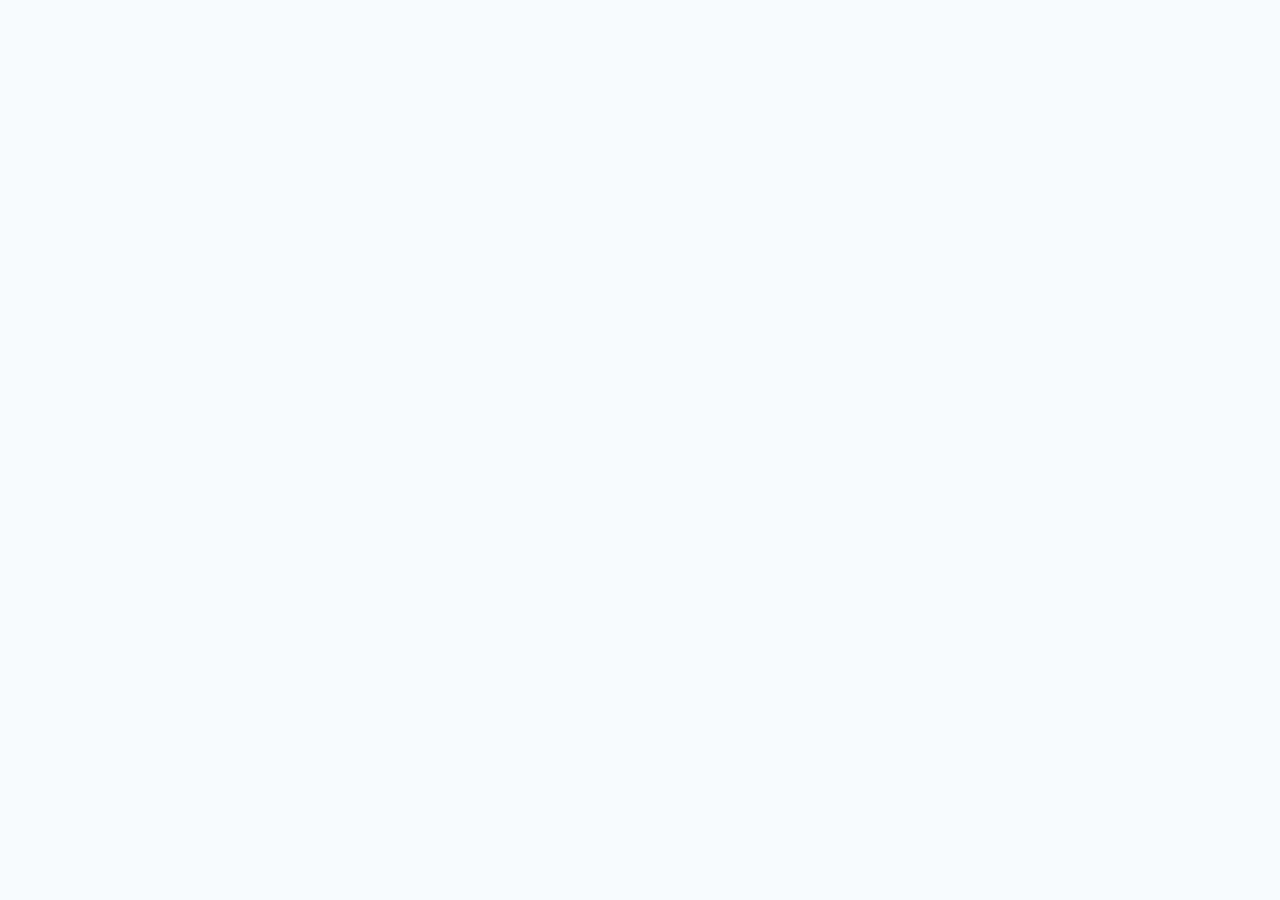
==== admin.html @ 3319711b "Update admin.html" ====
<!DOCTYPE html>
<html lang="en">
<head>
  <meta charset="UTF-8" />
  <meta name="viewport" content="width=device-width, initial-scale=1.0" />
  <title>Admin — Komeo International Ministries</title>
  <link rel="preconnect" href="https://fonts.googleapis.com" />
  <link rel="preconnect" href="https://fonts.gstatic.com" crossorigin />
  <link href="https://fonts.googleapis.com/css2?family=Inter:wght@300;400;500;600;700&family=Playfair+Display:wght@700&display=swap" rel="stylesheet" />
  <style>
    *, *::before, *::after { box-sizing: border-box; margin: 0; padding: 0; }
    :root {
      --sky: #3B8DC8; --sky-dark: #2A6FA0; --deep: #1A2E3B;
      --sand: #F5EFE6; --lime: #7AB648; --lime-dark: #5E9234;
      --white: #fff; --text: #1A2E3B; --muted: #5A6E7A;
      --border: #e2e8f0; --danger: #e53e3e; --success: #38a169;
      --bg: #f7f9fc;
    }
    body { font-family: 'Inter', sans-serif; background: var(--bg); color: var(--text); min-height: 100vh; -webkit-font-smoothing: antialiased; }

    /* LOGIN */
    #loginScreen {
      min-height: 100vh; display: none; align-items: center; justify-content: center;
      background: var(--deep);
      position: fixed; inset: 0; z-index: 999;
    }
    #loginScreen.visible {
      display: flex;
    }
    .login-box {
      background: var(--white); border-radius: 10px; padding: 2.5rem;
      width: 100%; max-width: 380px; text-align: center;
      box-shadow: 0 20px 60px rgba(0,0,0,0.3);
    }
    .login-box img { height: 36px; margin-bottom: 1.5rem; }
    .login-box h2 { font-family: 'Playfair Display', serif; font-size: 1.4rem; color: var(--deep); margin-bottom: 0.4rem; }
    .login-box p { font-size: 0.85rem; color: var(--muted); margin-bottom: 2rem; }
    .login-box input {
      width: 100%; padding: 0.75rem 1rem; border: 1px solid var(--border);
      border-radius: 6px; font-size: 0.95rem; font-family: inherit;
      margin-bottom: 1rem; outline: none; transition: border-color 0.2s;
    }
    .login-box input:focus { border-color: var(--sky); }
    .login-box button {
      width: 100%; padding: 0.85rem; background: var(--sky); color: #fff;
      border: none; border-radius: 6px; font-size: 0.95rem; font-weight: 600;
      cursor: pointer; transition: background 0.2s;
    }
    .login-box button:hover { background: var(--sky-dark); }
    #loginError { color: var(--danger); font-size: 0.82rem; margin-top: 0.75rem; display: none; }

    /* LAYOUT */
    #adminApp { display: none; min-height: 100vh; }

    .admin-header {
      background: var(--deep); color: #fff;
      padding: 0 2rem; height: 60px;
      display: flex; align-items: center; justify-content: space-between;
      position: sticky; top: 0; z-index: 50;
    }
    .admin-header-left { display: flex; align-items: center; gap: 1rem; }
    .admin-header-left img { height: 30px; opacity: 0.9; }
    .admin-header-left span { font-size: 0.82rem; color: rgba(255,255,255,0.5); }
    .admin-header button {
      background: rgba(255,255,255,0.1); border: none; color: rgba(255,255,255,0.7);
      padding: 0.4rem 1rem; border-radius: 4px; cursor: pointer; font-size: 0.82rem;
      transition: background 0.2s;
    }
    .admin-header button:hover { background: rgba(255,255,255,0.18); color: #fff; }

    .admin-body { display: flex; min-height: calc(100vh - 60px); }

    /* SIDEBAR */
    .admin-sidebar {
      width: 220px; min-width: 220px; background: var(--white);
      border-right: 1px solid var(--border); padding: 1.5rem 0;
    }
    .sidebar-section { margin-bottom: 1.5rem; }
    .sidebar-label {
      font-size: 0.68rem; font-weight: 700; letter-spacing: 0.14em;
      text-transform: uppercase; color: var(--muted);
      padding: 0 1.25rem; margin-bottom: 0.4rem;
    }
    .sidebar-link {
      display: flex; align-items: center; gap: 0.65rem;
      padding: 0.55rem 1.25rem; cursor: pointer;
      font-size: 0.88rem; color: var(--muted); font-weight: 500;
      transition: background 0.15s, color 0.15s;
      border-left: 3px solid transparent;
    }
    .sidebar-link:hover { background: var(--bg); color: var(--text); }
    .sidebar-link.active { background: rgba(59,141,200,0.08); color: var(--sky); border-left-color: var(--sky); font-weight: 600; }
    .sidebar-link svg { width: 16px; height: 16px; stroke: currentColor; fill: none; stroke-width: 2; stroke-linecap: round; stroke-linejoin: round; flex-shrink: 0; }

    /* MAIN */
    .admin-main { flex: 1; padding: 2rem; overflow-y: auto; }

    .panel { display: none; }
    .panel.active { display: block; }

    .panel-header { margin-bottom: 2rem; }
    .panel-header h1 { font-family: 'Playfair Display', serif; font-size: 1.6rem; color: var(--deep); margin-bottom: 0.25rem; }
    .panel-header p { font-size: 0.87rem; color: var(--muted); }

    /* CARDS */
    .card { background: var(--white); border: 1px solid var(--border); border-radius: 8px; padding: 1.75rem; margin-bottom: 1.5rem; }
    .card-title { font-weight: 700; font-size: 1rem; color: var(--deep); margin-bottom: 1.25rem; padding-bottom: 0.75rem; border-bottom: 1px solid var(--border); display: flex; align-items: center; justify-content: space-between; }

    /* FORM ELEMENTS */
    .form-row { display: grid; grid-template-columns: 1fr 1fr; gap: 1rem; margin-bottom: 1rem; }
    .form-row.full { grid-template-columns: 1fr; }
    .form-row.three { grid-template-columns: 1fr 1fr 1fr; }
    .field { display: flex; flex-direction: column; gap: 0.35rem; margin-bottom: 1rem; }
    .field label { font-size: 0.8rem; font-weight: 600; color: var(--text); }
    .field input, .field textarea, .field select {
      padding: 0.65rem 0.85rem; border: 1px solid var(--border); border-radius: 6px;
      font-size: 0.9rem; font-family: inherit; outline: none;
      transition: border-color 0.2s; background: var(--white);
    }
    .field input:focus, .field textarea:focus, .field select:focus { border-color: var(--sky); }
    .field textarea { resize: vertical; min-height: 90px; }
    .field-hint { font-size: 0.75rem; color: var(--muted); }

    /* TOGGLE */
    .toggle-row { display: flex; align-items: center; justify-content: space-between; padding: 0.75rem 0; border-bottom: 1px solid var(--border); }
    .toggle-row:last-child { border-bottom: none; }
    .toggle-label { font-size: 0.9rem; font-weight: 500; color: var(--text); }
    .toggle-sub { font-size: 0.78rem; color: var(--muted); }
    .toggle { position: relative; width: 44px; height: 24px; }
    .toggle input { opacity: 0; width: 0; height: 0; }
    .toggle-slider { position: absolute; inset: 0; background: #cbd5e0; border-radius: 24px; cursor: pointer; transition: background 0.2s; }
    .toggle-slider::before { content: ''; position: absolute; width: 18px; height: 18px; left: 3px; top: 3px; background: #fff; border-radius: 50%; transition: transform 0.2s; }
    .toggle input:checked + .toggle-slider { background: var(--lime); }
    .toggle input:checked + .toggle-slider::before { transform: translateX(20px); }

    /* BUTTONS */
    .btn { display: inline-flex; align-items: center; gap: 0.4rem; padding: 0.6rem 1.25rem; border-radius: 6px; font-size: 0.87rem; font-weight: 600; cursor: pointer; border: none; transition: all 0.15s; font-family: inherit; }
    .btn-primary { background: var(--sky); color: #fff; }
    .btn-primary:hover { background: var(--sky-dark); }
    .btn-success { background: var(--lime); color: #fff; }
    .btn-success:hover { background: var(--lime-dark); }
    .btn-danger { background: var(--danger); color: #fff; }
    .btn-danger:hover { background: #c53030; }
    .btn-ghost { background: transparent; color: var(--muted); border: 1px solid var(--border); }
    .btn-ghost:hover { background: var(--bg); color: var(--text); }
    .btn-sm { padding: 0.4rem 0.85rem; font-size: 0.8rem; }
    .btn svg { width: 14px; height: 14px; stroke: currentColor; fill: none; stroke-width: 2; stroke-linecap: round; stroke-linejoin: round; }

    /* TABLE */
    .data-table { width: 100%; border-collapse: collapse; font-size: 0.87rem; }
    .data-table th { text-align: left; padding: 0.65rem 1rem; background: var(--bg); font-size: 0.75rem; font-weight: 700; text-transform: uppercase; letter-spacing: 0.06em; color: var(--muted); border-bottom: 1px solid var(--border); }
    .data-table td { padding: 0.85rem 1rem; border-bottom: 1px solid var(--border); vertical-align: middle; }
    .data-table tr:last-child td { border-bottom: none; }
    .data-table tr:hover td { background: var(--bg); }
    .badge { display: inline-block; padding: 0.2rem 0.65rem; border-radius: 40px; font-size: 0.72rem; font-weight: 600; }
    .badge-green { background: #c6f6d5; color: #276749; }
    .badge-gray { background: #e2e8f0; color: #4a5568; }
    .badge-sky { background: #bee3f8; color: #2c5282; }

    /* STAT CARDS */
    .stat-cards { display: grid; grid-template-columns: repeat(4, 1fr); gap: 1rem; margin-bottom: 2rem; }
    .stat-card { background: var(--white); border: 1px solid var(--border); border-radius: 8px; padding: 1.25rem; }
    .stat-card-num { font-family: 'Playfair Display', serif; font-size: 2rem; font-weight: 700; color: var(--sky); line-height: 1; }
    .stat-card-label { font-size: 0.78rem; color: var(--muted); margin-top: 0.3rem; }

    /* TOAST */
    #toast {
      position: fixed; bottom: 2rem; right: 2rem;
      background: var(--deep); color: #fff;
      padding: 0.85rem 1.5rem; border-radius: 8px;
      font-size: 0.88rem; font-weight: 500;
      box-shadow: 0 8px 32px rgba(0,0,0,0.2);
      transform: translateY(100px); opacity: 0;
      transition: all 0.3s; z-index: 999;
    }
    #toast.show { transform: translateY(0); opacity: 1; }
    #toast.success { background: var(--success); }
    #toast.error { background: var(--danger); }

    /* MODAL */
    .modal-overlay {
      display: none; position: fixed; inset: 0;
      background: rgba(0,0,0,0.5); z-index: 200;
      align-items: center; justify-content: center;
    }
    .modal-overlay.open { display: flex; }
    .modal {
      background: var(--white); border-radius: 10px; padding: 2rem;
      width: 100%; max-width: 600px; max-height: 90vh; overflow-y: auto;
      margin: 1rem;
    }
    .modal-header { display: flex; justify-content: space-between; align-items: center; margin-bottom: 1.5rem; }
    .modal-header h3 { font-family: 'Playfair Display', serif; font-size: 1.3rem; color: var(--deep); }
    .modal-close { background: none; border: none; cursor: pointer; font-size: 1.4rem; color: var(--muted); line-height: 1; }
    .modal-footer { display: flex; gap: 0.75rem; justify-content: flex-end; margin-top: 1.5rem; padding-top: 1.5rem; border-top: 1px solid var(--border); }

    /* PROGRESS */
    .progress-wrap { background: #e2e8f0; border-radius: 40px; height: 12px; overflow: hidden; margin: 0.75rem 0; }
    .progress-fill { height: 100%; background: var(--lime); border-radius: 40px; transition: width 0.5s; }

    @media (max-width: 768px) {
      .admin-sidebar { display: none; }
      .stat-cards { grid-template-columns: 1fr 1fr; }
      .form-row { grid-template-columns: 1fr; }
      .form-row.three { grid-template-columns: 1fr; }
    }
  </style>
</head>
<body>

<!-- LOGIN (hidden — triggered by typing "admin") -->
<div id="loginScreen">
  <div class="login-box">
    <img src="images/Komeo_Logo_White.webp" alt="Komeo" style="filter:invert(1) brightness(0.3) sepia(1) hue-rotate(170deg) saturate(3);" />
    <h2>Admin Panel</h2>
    <p>Komeo International Ministries</p>
    <input type="password" id="passwordInput" placeholder="Enter password" onkeydown="if(event.key==='Enter') login()" />
    <button onclick="login()">Sign In</button>
    <div id="loginError">Incorrect password. Please try again.</div>
  </div>
</div>

<!-- ADMIN APP -->
<div id="adminApp">

  <div class="admin-header">
    <div class="admin-header-left">
      <img src="images/Komeo_Logo_White.webp" alt="Komeo" />
      <span>Admin Panel</span>
    </div>
    <div style="display:flex;gap:0.75rem;align-items:center;">
      <a href="index.html" target="_blank" style="color:rgba(255,255,255,0.6);font-size:0.82rem;text-decoration:none;">View Site ↗</a>
      <button onclick="logout()">Sign Out</button>
    </div>
  </div>

  <div class="admin-body">

    <!-- SIDEBAR -->
    <nav class="admin-sidebar">
      <div class="sidebar-section">
        <div class="sidebar-label">Overview</div>
        <div class="sidebar-link active" onclick="showPanel('dashboard')">
          <svg viewBox="0 0 24 24"><rect x="3" y="3" width="7" height="7"/><rect x="14" y="3" width="7" height="7"/><rect x="3" y="14" width="7" height="7"/><rect x="14" y="14" width="7" height="7"/></svg>
          Dashboard
        </div>
      </div>
      <div class="sidebar-section">
        <div class="sidebar-label">Content</div>
        <div class="sidebar-link" onclick="showPanel('stories')">
          <svg viewBox="0 0 24 24"><path d="M14 2H6a2 2 0 0 0-2 2v16a2 2 0 0 0 2 2h12a2 2 0 0 0 2-2V8z"/><polyline points="14 2 14 8 20 8"/><line x1="16" y1="13" x2="8" y2="13"/><line x1="16" y1="17" x2="8" y2="17"/><polyline points="10 9 9 9 8 9"/></svg>
          Stories
        </div>
        <div class="sidebar-link" onclick="showPanel('testimonials')">
          <svg viewBox="0 0 24 24"><path d="M21 15a2 2 0 0 1-2 2H7l-4 4V5a2 2 0 0 1 2-2h14a2 2 0 0 1 2 2z"/></svg>
          Testimonials
        </div>
        <div class="sidebar-link" onclick="showPanel('team')">
          <svg viewBox="0 0 24 24"><path d="M17 21v-2a4 4 0 0 0-4-4H5a4 4 0 0 0-4 4v2"/><circle cx="9" cy="7" r="4"/><path d="M23 21v-2a4 4 0 0 0-3-3.87"/><path d="M16 3.13a4 4 0 0 1 0 7.75"/></svg>
          Team
        </div>
        <div class="sidebar-link" onclick="showPanel('trips')">
          <svg viewBox="0 0 24 24"><rect x="3" y="4" width="18" height="18" rx="2" ry="2"/><line x1="16" y1="2" x2="16" y2="6"/><line x1="8" y1="2" x2="8" y2="6"/><line x1="3" y1="10" x2="21" y2="10"/></svg>
          Trip Dates
        </div>
      </div>
      <div class="sidebar-section">
        <div class="sidebar-label">Numbers</div>
        <div class="sidebar-link" onclick="showPanel('stats')">
          <svg viewBox="0 0 24 24"><line x1="18" y1="20" x2="18" y2="10"/><line x1="12" y1="20" x2="12" y2="4"/><line x1="6" y1="20" x2="6" y2="14"/></svg>
          Site Stats
        </div>
        <div class="sidebar-link" onclick="showPanel('building')">
          <svg viewBox="0 0 24 24"><polygon points="1 6 1 22 8 18 16 22 23 18 23 2 16 6 8 2 1 6"/><line x1="8" y1="2" x2="8" y2="18"/><line x1="16" y1="6" x2="16" y2="22"/></svg>
          Building Project
        </div>
      </div>
    </nav>

    <!-- MAIN CONTENT -->
    <main class="admin-main">

      <!-- DASHBOARD -->
      <div class="panel active" id="panel-dashboard">
        <div class="panel-header">
          <h1>Dashboard</h1>
          <p>Welcome back. Here's a quick overview of the site.</p>
        </div>
        <div class="stat-cards" id="dashStats">
          <div class="stat-card"><div class="stat-card-num" id="dashStories">—</div><div class="stat-card-label">Published Stories</div></div>
          <div class="stat-card"><div class="stat-card-num" id="dashTestimonials">—</div><div class="stat-card-label">Testimonials</div></div>
          <div class="stat-card"><div class="stat-card-num" id="dashTeam">—</div><div class="stat-card-label">Team Members</div></div>
          <div class="stat-card"><div class="stat-card-num" id="dashBricks">—</div><div class="stat-card-label">Bricks Sold</div></div>
        </div>
        <div class="card">
          <div class="card-title">Building Project Progress</div>
          <div id="dashBrickProgress" style="font-size:0.9rem;color:var(--muted);">Loading…</div>
        </div>
        <div class="card">
          <div class="card-title">Quick Links</div>
          <div style="display:flex;gap:0.75rem;flex-wrap:wrap;">
            <a href="index.html" target="_blank" class="btn btn-ghost btn-sm">Home Page ↗</a>
            <a href="stories.html" target="_blank" class="btn btn-ghost btn-sm">Stories ↗</a>
            <a href="building-project.html" target="_blank" class="btn btn-ghost btn-sm">Building Project ↗</a>

          </div>
        </div>
      </div>

      <!-- STORIES -->
      <div class="panel" id="panel-stories">
        <div class="panel-header" style="display:flex;justify-content:space-between;align-items:flex-start;">
          <div><h1>Stories</h1><p>Manage blog posts and ministry updates.</p></div>
          <button class="btn btn-primary" onclick="openStoryModal()">
            <svg viewBox="0 0 24 24"><line x1="12" y1="5" x2="12" y2="19"/><line x1="5" y1="12" x2="19" y2="12"/></svg>
            New Story
          </button>
        </div>
        <div class="card" style="padding:0;overflow:hidden;">
          <table class="data-table">
            <thead><tr><th>Title</th><th>Category</th><th>Author</th><th>Date</th><th>Status</th><th>Featured</th><th></th></tr></thead>
            <tbody id="storiesTable"><tr><td colspan="7" style="text-align:center;padding:2rem;color:var(--muted);">Loading…</td></tr></tbody>
          </table>
        </div>
      </div>

      <!-- TESTIMONIALS -->
      <div class="panel" id="panel-testimonials">
        <div class="panel-header" style="display:flex;justify-content:space-between;align-items:flex-start;">
          <div><h1>Testimonials</h1><p>Sponsor quotes shown on the home and sponsor pages.</p></div>
          <button class="btn btn-primary" onclick="openTestimonialModal()">
            <svg viewBox="0 0 24 24"><line x1="12" y1="5" x2="12" y2="19"/><line x1="5" y1="12" x2="19" y2="12"/></svg>
            Add Testimonial
          </button>
        </div>
        <div class="card" style="padding:0;overflow:hidden;">
          <table class="data-table">
            <thead><tr><th>Author</th><th>Role</th><th>Quote Preview</th><th>Order</th><th>Status</th><th></th></tr></thead>
            <tbody id="testimonialsTable"><tr><td colspan="6" style="text-align:center;padding:2rem;color:var(--muted);">Loading…</td></tr></tbody>
          </table>
        </div>
      </div>

      <!-- TEAM -->
      <div class="panel" id="panel-team">
        <div class="panel-header" style="display:flex;justify-content:space-between;align-items:flex-start;">
          <div><h1>Team</h1><p>Manage leadership, board members, and next gen team.</p></div>
          <button class="btn btn-primary" onclick="openTeamModal()">
            <svg viewBox="0 0 24 24"><line x1="12" y1="5" x2="12" y2="19"/><line x1="5" y1="12" x2="19" y2="12"/></svg>
            Add Member
          </button>
        </div>
        <div class="card" style="padding:0;overflow:hidden;">
          <table class="data-table">
            <thead><tr><th>Name</th><th>Role</th><th>Group</th><th>Order</th><th>Status</th><th></th></tr></thead>
            <tbody id="teamTable"><tr><td colspan="6" style="text-align:center;padding:2rem;color:var(--muted);">Loading…</td></tr></tbody>
          </table>
        </div>
      </div>

      <!-- TRIP DATES -->
      <div class="panel" id="panel-trips">
        <div class="panel-header" style="display:flex;justify-content:space-between;align-items:flex-start;">
          <div><h1>Mission Trip Dates</h1><p>Update the trip schedule shown on the Mission Teams page.</p></div>
          <button class="btn btn-primary" onclick="openTripModal()">
            <svg viewBox="0 0 24 24"><line x1="12" y1="5" x2="12" y2="19"/><line x1="5" y1="12" x2="19" y2="12"/></svg>
            Add Trip
          </button>
        </div>
        <div class="card" style="padding:0;overflow:hidden;">
          <table class="data-table">
            <thead><tr><th>Month</th><th>Season</th><th>Description</th><th>Order</th><th>Status</th><th></th></tr></thead>
            <tbody id="tripsTable"><tr><td colspan="6" style="text-align:center;padding:2rem;color:var(--muted);">Loading…</td></tr></tbody>
          </table>
        </div>
      </div>

      <!-- STATS -->
      <div class="panel" id="panel-stats">
        <div class="panel-header">
          <h1>Site Stats</h1>
          <p>The numbers shown in the stats bar on the home page.</p>
        </div>
        <div class="card">
          <div class="card-title">Edit Stats</div>
          <div id="statsForm">Loading…</div>
          <div style="margin-top:1.5rem;">
            <button class="btn btn-success" onclick="saveStats()">Save All Stats</button>
          </div>
        </div>
      </div>

      <!-- BUILDING PROJECT -->
      <div class="panel" id="panel-building">
        <div class="panel-header">
          <h1>Building Project</h1>
          <p>Update the brick campaign progress shown on the Building Project page.</p>
        </div>
        <div class="card">
          <div class="card-title">Brick Campaign</div>
          <div id="buildingProgress" style="margin-bottom:1.5rem;color:var(--muted);font-size:0.9rem;">Loading…</div>
          <div class="form-row three">
            <div class="field">
              <label>Bricks Sold</label>
              <input type="number" id="bricksSold" min="0" />
            </div>
            <div class="field">
              <label>Bricks Goal</label>
              <input type="number" id="bricksGoal" min="1" />
            </div>
            <div class="field">
              <label>Price Per Brick ($)</label>
              <input type="number" id="brickPrice" min="1" />
            </div>
          </div>
          <div class="field">
            <label>Campaign Description</label>
            <textarea id="brickDesc" rows="3"></textarea>
          </div>
          <button class="btn btn-success" onclick="saveBuilding()">Save Building Update</button>
        </div>
      </div>

    </main>
  </div>
</div>

<!-- STORY MODAL -->
<div class="modal-overlay" id="storyModal">
  <div class="modal">
    <div class="modal-header">
      <h3 id="storyModalTitle">New Story</h3>
      <button class="modal-close" onclick="closeModal('storyModal')">×</button>
    </div>
    <input type="hidden" id="storyId" />
    <div class="form-row">
      <div class="field"><label>Title *</label><input type="text" id="storyTitle" placeholder="Story title" /></div>
      <div class="field"><label>Slug *</label><input type="text" id="storySlug" placeholder="marias-story" /></div>
    </div>
    <div class="form-row">
      <div class="field"><label>Author</label><input type="text" id="storyAuthor" value="Shana Gibelyou" /></div>
      <div class="field"><label>Category</label>
        <select id="storyCategory">
          <option>Ministry Update</option><option>Sponsorship</option><option>Education</option>
          <option>Mission Teams</option><option>Crisis Response</option><option>Sponsor Story</option><option>Other</option>
        </select>
      </div>
    </div>
    <div class="field"><label>Excerpt</label><textarea id="storyExcerpt" rows="2" placeholder="Short summary shown on the stories page…"></textarea></div>
    <div class="field"><label>Image URL</label><input type="text" id="storyImage" placeholder="images/IMG_1234.webp or https://…" /></div>
    <div class="field"><label>External URL</label><input type="text" id="storyExternal" placeholder="https://www.komeo.org/stories/… (leave blank for internal)" /><span class="field-hint">If the full story lives on the old Squarespace site, paste that URL here.</span></div>
    <div class="form-row">
      <div class="field"><label>Publish Date</label><input type="date" id="storyDate" /></div>
    </div>
    <div style="display:flex;gap:2rem;margin-bottom:1rem;">
      <label style="display:flex;align-items:center;gap:0.5rem;font-size:0.88rem;cursor:pointer;">
        <input type="checkbox" id="storyPublished" checked /> Published
      </label>
      <label style="display:flex;align-items:center;gap:0.5rem;font-size:0.88rem;cursor:pointer;">
        <input type="checkbox" id="storyFeatured" /> Featured (shown at top)
      </label>
    </div>
    <div class="modal-footer">
      <button class="btn btn-ghost" onclick="closeModal('storyModal')">Cancel</button>
      <button class="btn btn-success" onclick="saveStory()">Save Story</button>
    </div>
  </div>
</div>

<!-- TESTIMONIAL MODAL -->
<div class="modal-overlay" id="testimonialModal">
  <div class="modal">
    <div class="modal-header">
      <h3 id="testimonialModalTitle">Add Testimonial</h3>
      <button class="modal-close" onclick="closeModal('testimonialModal')">×</button>
    </div>
    <input type="hidden" id="testimonialId" />
    <div class="field"><label>Quote *</label><textarea id="testimonialQuote" rows="4" placeholder="The sponsor's quote…"></textarea></div>
    <div class="form-row">
      <div class="field"><label>Author Name *</label><input type="text" id="testimonialName" /></div>
      <div class="field"><label>Role / Context</label><input type="text" id="testimonialRole" placeholder="Sponsoring Martha for 11 years" /></div>
    </div>
    <div class="form-row">
      <div class="field"><label>Initials (if no photo)</label><input type="text" id="testimonialInitials" placeholder="AG" maxlength="3" /></div>
      <div class="field"><label>Photo URL (optional)</label><input type="text" id="testimonialImage" placeholder="images/photo.webp" /></div>
    </div>
    <div class="form-row">
      <div class="field"><label>Sort Order</label><input type="number" id="testimonialOrder" value="0" min="0" /></div>
    </div>
    <label style="display:flex;align-items:center;gap:0.5rem;font-size:0.88rem;cursor:pointer;margin-bottom:1rem;">
      <input type="checkbox" id="testimonialPublished" checked /> Published
    </label>
    <div class="modal-footer">
      <button class="btn btn-ghost" onclick="closeModal('testimonialModal')">Cancel</button>
      <button class="btn btn-success" onclick="saveTestimonial()">Save Testimonial</button>
    </div>
  </div>
</div>

<!-- TEAM MODAL -->
<div class="modal-overlay" id="teamModal">
  <div class="modal">
    <div class="modal-header">
      <h3 id="teamModalTitle">Add Team Member</h3>
      <button class="modal-close" onclick="closeModal('teamModal')">×</button>
    </div>
    <input type="hidden" id="teamId" />
    <div class="form-row">
      <div class="field"><label>Name *</label><input type="text" id="teamName" /></div>
      <div class="field"><label>Role *</label><input type="text" id="teamRole" placeholder="Board Member" /></div>
    </div>
    <div class="form-row">
      <div class="field"><label>Group</label>
        <select id="teamGroup">
          <option value="leadership">Leadership / Staff</option>
          <option value="board">Board of Directors</option>
          <option value="nextgen">Next Gen</option>
        </select>
      </div>
      <div class="field"><label>Sort Order</label><input type="number" id="teamOrder" value="0" min="0" /></div>
    </div>
    <div class="form-row">
      <div class="field"><label>Photo URL (optional)</label><input type="text" id="teamImage" placeholder="images/headshot.webp" /></div>
      <div class="field"><label>Initials (if no photo)</label><input type="text" id="teamInitials" placeholder="JD" maxlength="3" /></div>
    </div>
    <label style="display:flex;align-items:center;gap:0.5rem;font-size:0.88rem;cursor:pointer;margin-bottom:1rem;">
      <input type="checkbox" id="teamPublished" checked /> Published
    </label>
    <div class="modal-footer">
      <button class="btn btn-ghost" onclick="closeModal('teamModal')">Cancel</button>
      <button class="btn btn-success" onclick="saveTeamMember()">Save Member</button>
    </div>
  </div>
</div>

<!-- TRIP MODAL -->
<div class="modal-overlay" id="tripModal">
  <div class="modal">
    <div class="modal-header">
      <h3 id="tripModalTitle">Add Trip</h3>
      <button class="modal-close" onclick="closeModal('tripModal')">×</button>
    </div>
    <input type="hidden" id="tripId" />
    <div class="form-row">
      <div class="field"><label>Month Label *</label><input type="text" id="tripMonth" placeholder="Mar" maxlength="3" /></div>
      <div class="field"><label>Season / Name *</label><input type="text" id="tripSeason" placeholder="Spring Trip" /></div>
    </div>
    <div class="field"><label>Description</label><textarea id="tripDesc" rows="2"></textarea></div>
    <div class="form-row">
      <div class="field"><label>Year (optional)</label><input type="number" id="tripYear" placeholder="2026" /></div>
      <div class="field"><label>Sort Order</label><input type="number" id="tripOrder" value="0" min="0" /></div>
    </div>
    <label style="display:flex;align-items:center;gap:0.5rem;font-size:0.88rem;cursor:pointer;margin-bottom:1rem;">
      <input type="checkbox" id="tripPublished" checked /> Published
    </label>
    <div class="modal-footer">
      <button class="btn btn-ghost" onclick="closeModal('tripModal')">Cancel</button>
      <button class="btn btn-success" onclick="saveTrip()">Save Trip</button>
    </div>
  </div>
</div>

<!-- TOAST -->
<div id="toast"></div>

<script>
  const SB_URL  = 'https://mnyarbqxyynysoqiwtnh.supabase.co';
  const SB_KEY  = 'eyJhbGciOiJIUzI1NiIsInR5cCI6IkpXVCJ9.eyJpc3MiOiJzdXBhYmFzZSIsInJlZiI6Im1ueWFyYnF4eXlueXNvcWl3dG5oIiwicm9sZSI6ImFub24iLCJpYXQiOjE3ODEwNzI3NjYsImV4cCI6MjA5NjY0ODc2Nn0.0Yi-nTtH6EWh66afXhW1dpeGezwEn8JMRALgG_pk9DY';


  // ── AUTH ──
  async function login() {
    const pw = document.getElementById('passwordInput').value;
    const errEl = document.getElementById('loginError');
    errEl.style.display = 'none';
    try {
      const res = await fetch('/api/admin-auth', {
        method: 'POST',
        headers: { 'Content-Type': 'application/json' },
        body: JSON.stringify({ password: pw }),
      });
      if (res.ok) {
        const { token } = await res.json();
        sessionStorage.setItem('komeo_admin', token);
        document.getElementById('loginScreen').classList.remove('visible');
        document.getElementById('adminApp').style.display = 'block';
        loadDashboard();
      } else {
        errEl.style.display = 'block';
      }
    } catch (e) {
      errEl.textContent = 'Network error. Please try again.';
      errEl.style.display = 'block';
    }
  }

  function logout() {
    sessionStorage.removeItem('komeo_admin');
    location.reload();
  }

  window.addEventListener('DOMContentLoaded', () => {
    const stored = sessionStorage.getItem('komeo_admin');
    if (stored && stored.length > 10) {
      document.getElementById('loginScreen').style.display = 'none';
      document.getElementById('adminApp').style.display = 'block';
      loadDashboard();
    }
  });

  // ── SUPABASE FETCH ──
  async function sb(table, method = 'GET', body = null, id = null, query = '') {
    const url = `${SB_URL}/rest/v1/${table}${id ? `?id=eq.${id}` : query ? `?${query}` : ''}`;
    const res = await fetch(url, {
      method,
      headers: {
        'apikey': SB_KEY,
        'Authorization': `Bearer ${SB_KEY}`,
        'Content-Type': 'application/json',
        'Prefer': method === 'POST' ? 'return=representation' : method === 'PATCH' ? 'return=representation' : '',
      },
      body: body ? JSON.stringify(body) : null,
    });
    if (!res.ok) throw new Error(await res.text());
    return method === 'DELETE' ? null : res.json();
  }

  // ── TOAST ──
  function toast(msg, type = 'success') {
    const t = document.getElementById('toast');
    t.textContent = msg;
    t.className = `show ${type}`;
    setTimeout(() => t.className = '', 3000);
  }

  // ── NAV ──
  function showPanel(name) {
    document.querySelectorAll('.panel').forEach(p => p.classList.remove('active'));
    document.querySelectorAll('.sidebar-link').forEach(l => l.classList.remove('active'));
    document.getElementById(`panel-${name}`).classList.add('active');
    document.querySelector(`[onclick="showPanel('${name}')"]`).classList.add('active');
    const loaders = { stories: loadStories, testimonials: loadTestimonials, team: loadTeam, trips: loadTrips, stats: loadStats, building: loadBuilding, dashboard: loadDashboard };
    if (loaders[name]) loaders[name]();
  }

  // ── MODAL ──
  function openModal(id) { document.getElementById(id).classList.add('open'); }
  function closeModal(id) { document.getElementById(id).classList.remove('open'); }

  // ── DASHBOARD ──
  async function loadDashboard() {
    try {
      const [stories, testimonials, team, building] = await Promise.all([
        sb('komeo_stories', 'GET', null, null, 'published=eq.true&select=id'),
        sb('komeo_testimonials', 'GET', null, null, 'published=eq.true&select=id'),
        sb('komeo_team', 'GET', null, null, 'published=eq.true&select=id'),
        sb('komeo_building'),
      ]);
      document.getElementById('dashStories').textContent = stories.length;
      document.getElementById('dashTestimonials').textContent = testimonials.length;
      document.getElementById('dashTeam').textContent = team.length;
      const b = building[0];
      document.getElementById('dashBricks').textContent = b.bricks_sold.toLocaleString();
      const pct = ((b.bricks_sold / b.bricks_goal) * 100).toFixed(1);
      document.getElementById('dashBrickProgress').innerHTML = `
        <div style="display:flex;justify-content:space-between;font-size:0.85rem;margin-bottom:0.5rem;">
          <span><strong>${b.bricks_sold.toLocaleString()}</strong> bricks sold</span>
          <span>Goal: <strong>${b.bricks_goal.toLocaleString()}</strong></span>
        </div>
        <div class="progress-wrap"><div class="progress-fill" style="width:${Math.max(pct, 0.5)}%"></div></div>
        <div style="font-size:0.8rem;color:var(--muted);margin-top:0.4rem;">${pct}% complete · $${(b.bricks_sold * b.brick_price).toLocaleString()} raised</div>
      `;
    } catch(e) { console.error(e); }
  }

  // ── STORIES ──
  async function loadStories() {
    try {
      const rows = await sb('komeo_stories', 'GET', null, null, 'order=published_at.desc');
      const tbody = document.getElementById('storiesTable');
      if (!rows.length) { tbody.innerHTML = '<tr><td colspan="7" style="text-align:center;padding:2rem;color:var(--muted);">No stories yet.</td></tr>'; return; }
      tbody.innerHTML = rows.map(r => `
        <tr>
          <td style="font-weight:600;max-width:220px;">${r.title}</td>
          <td><span class="badge badge-sky">${r.category}</span></td>
          <td>${r.author}</td>
          <td>${r.published_at ? new Date(r.published_at).toLocaleDateString() : '—'}</td>
          <td><span class="badge ${r.published ? 'badge-green' : 'badge-gray'}">${r.published ? 'Published' : 'Draft'}</span></td>
          <td>${r.featured ? '⭐' : ''}</td>
          <td style="white-space:nowrap;">
            <button class="btn btn-ghost btn-sm" onclick="editStory('${r.id}')">Edit</button>
            <button class="btn btn-danger btn-sm" style="margin-left:0.5rem;" onclick="deleteStory('${r.id}')">Delete</button>
          </td>
        </tr>`).join('');
    } catch(e) { toast('Error loading stories', 'error'); }
  }

  function openStoryModal(r = null) {
    document.getElementById('storyModalTitle').textContent = r ? 'Edit Story' : 'New Story';
    document.getElementById('storyId').value = r?.id || '';
    document.getElementById('storyTitle').value = r?.title || '';
    document.getElementById('storySlug').value = r?.slug || '';
    document.getElementById('storyAuthor').value = r?.author || 'Shana Gibelyou';
    document.getElementById('storyCategory').value = r?.category || 'Ministry Update';
    document.getElementById('storyExcerpt').value = r?.excerpt || '';
    document.getElementById('storyImage').value = r?.image_url || '';
    document.getElementById('storyExternal').value = r?.external_url || '';
    document.getElementById('storyDate').value = r?.published_at ? r.published_at.split('T')[0] : new Date().toISOString().split('T')[0];
    document.getElementById('storyPublished').checked = r ? r.published : true;
    document.getElementById('storyFeatured').checked = r?.featured || false;
    openModal('storyModal');
  }

  async function editStory(id) {
    const rows = await sb('komeo_stories', 'GET', null, null, `id=eq.${id}`);
    openStoryModal(rows[0]);
  }

  async function saveStory() {
    const id = document.getElementById('storyId').value;
    const data = {
      title: document.getElementById('storyTitle').value.trim(),
      slug: document.getElementById('storySlug').value.trim(),
      author: document.getElementById('storyAuthor').value.trim(),
      category: document.getElementById('storyCategory').value,
      excerpt: document.getElementById('storyExcerpt').value.trim(),
      image_url: document.getElementById('storyImage').value.trim(),
      external_url: document.getElementById('storyExternal').value.trim(),
      published_at: document.getElementById('storyDate').value,
      published: document.getElementById('storyPublished').checked,
      featured: document.getElementById('storyFeatured').checked,
      updated_at: new Date().toISOString(),
    };
    if (!data.title || !data.slug) { toast('Title and slug are required', 'error'); return; }
    try {
      if (id) {
        await sb(`komeo_stories?id=eq.${id}`, 'PATCH', data);
      } else {
        await sb('komeo_stories', 'POST', data);
      }
      closeModal('storyModal');
      toast('Story saved!');
      loadStories();
    } catch(e) { toast('Error saving story', 'error'); }
  }

  async function deleteStory(id) {
    if (!confirm('Delete this story?')) return;
    try {
      await sb(`komeo_stories?id=eq.${id}`, 'DELETE');
      toast('Story deleted');
      loadStories();
    } catch(e) { toast('Error deleting', 'error'); }
  }

  // ── TESTIMONIALS ──
  async function loadTestimonials() {
    try {
      const rows = await sb('komeo_testimonials', 'GET', null, null, 'order=sort_order.asc');
      const tbody = document.getElementById('testimonialsTable');
      if (!rows.length) { tbody.innerHTML = '<tr><td colspan="6" style="text-align:center;padding:2rem;color:var(--muted);">No testimonials yet.</td></tr>'; return; }
      tbody.innerHTML = rows.map(r => `
        <tr>
          <td style="font-weight:600;">${r.author_name}</td>
          <td style="color:var(--muted);font-size:0.85rem;">${r.author_role || '—'}</td>
          <td style="max-width:260px;overflow:hidden;text-overflow:ellipsis;white-space:nowrap;font-size:0.85rem;color:var(--muted);">"${r.quote}"</td>
          <td>${r.sort_order}</td>
          <td><span class="badge ${r.published ? 'badge-green' : 'badge-gray'}">${r.published ? 'Published' : 'Hidden'}</span></td>
          <td style="white-space:nowrap;">
            <button class="btn btn-ghost btn-sm" onclick="editTestimonial('${r.id}')">Edit</button>
            <button class="btn btn-danger btn-sm" style="margin-left:0.5rem;" onclick="deleteTestimonial('${r.id}')">Delete</button>
          </td>
        </tr>`).join('');
    } catch(e) { toast('Error loading testimonials', 'error'); }
  }

  function openTestimonialModal(r = null) {
    document.getElementById('testimonialModalTitle').textContent = r ? 'Edit Testimonial' : 'Add Testimonial';
    document.getElementById('testimonialId').value = r?.id || '';
    document.getElementById('testimonialQuote').value = r?.quote || '';
    document.getElementById('testimonialName').value = r?.author_name || '';
    document.getElementById('testimonialRole').value = r?.author_role || '';
    document.getElementById('testimonialInitials').value = r?.author_initials || '';
    document.getElementById('testimonialImage').value = r?.image_url || '';
    document.getElementById('testimonialOrder').value = r?.sort_order || 0;
    document.getElementById('testimonialPublished').checked = r ? r.published : true;
    openModal('testimonialModal');
  }

  async function editTestimonial(id) {
    const rows = await sb('komeo_testimonials', 'GET', null, null, `id=eq.${id}`);
    openTestimonialModal(rows[0]);
  }

  async function saveTestimonial() {
    const id = document.getElementById('testimonialId').value;
    const data = {
      quote: document.getElementById('testimonialQuote').value.trim(),
      author_name: document.getElementById('testimonialName').value.trim(),
      author_role: document.getElementById('testimonialRole').value.trim(),
      author_initials: document.getElementById('testimonialInitials').value.trim(),
      image_url: document.getElementById('testimonialImage').value.trim(),
      sort_order: parseInt(document.getElementById('testimonialOrder').value) || 0,
      published: document.getElementById('testimonialPublished').checked,
    };
    if (!data.quote || !data.author_name) { toast('Quote and author are required', 'error'); return; }
    try {
      if (id) { await sb(`komeo_testimonials?id=eq.${id}`, 'PATCH', data); }
      else { await sb('komeo_testimonials', 'POST', data); }
      closeModal('testimonialModal');
      toast('Testimonial saved!');
      loadTestimonials();
    } catch(e) { toast('Error saving', 'error'); }
  }

  async function deleteTestimonial(id) {
    if (!confirm('Delete this testimonial?')) return;
    try { await sb(`komeo_testimonials?id=eq.${id}`, 'DELETE'); toast('Deleted'); loadTestimonials(); }
    catch(e) { toast('Error', 'error'); }
  }

  // ── TEAM ──
  async function loadTeam() {
    try {
      const rows = await sb('komeo_team', 'GET', null, null, 'order=group_type.asc,sort_order.asc');
      const tbody = document.getElementById('teamTable');
      if (!rows.length) { tbody.innerHTML = '<tr><td colspan="6" style="text-align:center;padding:2rem;color:var(--muted);">No members yet.</td></tr>'; return; }
      const groupLabel = { leadership: 'Leadership', board: 'Board', nextgen: 'Next Gen' };
      tbody.innerHTML = rows.map(r => `
        <tr>
          <td style="font-weight:600;">${r.name}</td>
          <td style="color:var(--muted);font-size:0.85rem;">${r.role}</td>
          <td><span class="badge badge-sky">${groupLabel[r.group_type] || r.group_type}</span></td>
          <td>${r.sort_order}</td>
          <td><span class="badge ${r.published ? 'badge-green' : 'badge-gray'}">${r.published ? 'Shown' : 'Hidden'}</span></td>
          <td style="white-space:nowrap;">
            <button class="btn btn-ghost btn-sm" onclick="editTeamMember('${r.id}')">Edit</button>
            <button class="btn btn-danger btn-sm" style="margin-left:0.5rem;" onclick="deleteTeamMember('${r.id}')">Delete</button>
          </td>
        </tr>`).join('');
    } catch(e) { toast('Error loading team', 'error'); }
  }

  function openTeamModal(r = null) {
    document.getElementById('teamModalTitle').textContent = r ? 'Edit Member' : 'Add Member';
    document.getElementById('teamId').value = r?.id || '';
    document.getElementById('teamName').value = r?.name || '';
    document.getElementById('teamRole').value = r?.role || '';
    document.getElementById('teamGroup').value = r?.group_type || 'board';
    document.getElementById('teamOrder').value = r?.sort_order || 0;
    document.getElementById('teamImage').value = r?.image_url || '';
    document.getElementById('teamInitials').value = r?.initials || '';
    document.getElementById('teamPublished').checked = r ? r.published : true;
    openModal('teamModal');
  }

  async function editTeamMember(id) {
    const rows = await sb('komeo_team', 'GET', null, null, `id=eq.${id}`);
    openTeamModal(rows[0]);
  }

  async function saveTeamMember() {
    const id = document.getElementById('teamId').value;
    const data = {
      name: document.getElementById('teamName').value.trim(),
      role: document.getElementById('teamRole').value.trim(),
      group_type: document.getElementById('teamGroup').value,
      sort_order: parseInt(document.getElementById('teamOrder').value) || 0,
      image_url: document.getElementById('teamImage').value.trim(),
      initials: document.getElementById('teamInitials').value.trim(),
      published: document.getElementById('teamPublished').checked,
    };
    if (!data.name || !data.role) { toast('Name and role are required', 'error'); return; }
    try {
      if (id) { await sb(`komeo_team?id=eq.${id}`, 'PATCH', data); }
      else { await sb('komeo_team', 'POST', data); }
      closeModal('teamModal');
      toast('Member saved!');
      loadTeam();
    } catch(e) { toast('Error saving', 'error'); }
  }

  async function deleteTeamMember(id) {
    if (!confirm('Remove this team member?')) return;
    try { await sb(`komeo_team?id=eq.${id}`, 'DELETE'); toast('Removed'); loadTeam(); }
    catch(e) { toast('Error', 'error'); }
  }

  // ── TRIPS ──
  async function loadTrips() {
    try {
      const rows = await sb('komeo_trips', 'GET', null, null, 'order=sort_order.asc');
      const tbody = document.getElementById('tripsTable');
      if (!rows.length) { tbody.innerHTML = '<tr><td colspan="6" style="text-align:center;padding:2rem;color:var(--muted);">No trips yet.</td></tr>'; return; }
      tbody.innerHTML = rows.map(r => `
        <tr>
          <td style="font-weight:700;font-size:1.1rem;color:var(--sky);">${r.month_label}</td>
          <td style="font-weight:600;">${r.season}</td>
          <td style="color:var(--muted);font-size:0.85rem;max-width:240px;">${r.description || '—'}</td>
          <td>${r.sort_order}</td>
          <td><span class="badge ${r.published ? 'badge-green' : 'badge-gray'}">${r.published ? 'Shown' : 'Hidden'}</span></td>
          <td style="white-space:nowrap;">
            <button class="btn btn-ghost btn-sm" onclick="editTrip('${r.id}')">Edit</button>
            <button class="btn btn-danger btn-sm" style="margin-left:0.5rem;" onclick="deleteTrip('${r.id}')">Delete</button>
          </td>
        </tr>`).join('');
    } catch(e) { toast('Error loading trips', 'error'); }
  }

  function openTripModal(r = null) {
    document.getElementById('tripModalTitle').textContent = r ? 'Edit Trip' : 'Add Trip';
    document.getElementById('tripId').value = r?.id || '';
    document.getElementById('tripMonth').value = r?.month_label || '';
    document.getElementById('tripSeason').value = r?.season || '';
    document.getElementById('tripDesc').value = r?.description || '';
    document.getElementById('tripYear').value = r?.year || '';
    document.getElementById('tripOrder').value = r?.sort_order || 0;
    document.getElementById('tripPublished').checked = r ? r.published : true;
    openModal('tripModal');
  }

  async function editTrip(id) {
    const rows = await sb('komeo_trips', 'GET', null, null, `id=eq.${id}`);
    openTripModal(rows[0]);
  }

  async function saveTrip() {
    const id = document.getElementById('tripId').value;
    const data = {
      month_label: document.getElementById('tripMonth').value.trim(),
      season: document.getElementById('tripSeason').value.trim(),
      description: document.getElementById('tripDesc').value.trim(),
      year: parseInt(document.getElementById('tripYear').value) || null,
      sort_order: parseInt(document.getElementById('tripOrder').value) || 0,
      published: document.getElementById('tripPublished').checked,
    };
    if (!data.month_label || !data.season) { toast('Month and season are required', 'error'); return; }
    try {
      if (id) { await sb(`komeo_trips?id=eq.${id}`, 'PATCH', data); }
      else { await sb('komeo_trips', 'POST', data); }
      closeModal('tripModal');
      toast('Trip saved!');
      loadTrips();
    } catch(e) { toast('Error saving', 'error'); }
  }

  async function deleteTrip(id) {
    if (!confirm('Delete this trip?')) return;
    try { await sb(`komeo_trips?id=eq.${id}`, 'DELETE'); toast('Deleted'); loadTrips(); }
    catch(e) { toast('Error', 'error'); }
  }

  // ── STATS ──
  async function loadStats() {
    try {
      const rows = await sb('komeo_stats', 'GET', null, null, 'order=sort_order.asc');
      const container = document.getElementById('statsForm');
      container.innerHTML = rows.map(r => `
        <div style="display:grid;grid-template-columns:120px 1fr 2fr;gap:1rem;align-items:end;margin-bottom:1rem;padding-bottom:1rem;border-bottom:1px solid var(--border);">
          <div class="field" style="margin:0;"><label>Value</label><input type="text" id="stat-val-${r.id}" value="${r.value}" /></div>
          <div class="field" style="margin:0;"><label>Label</label><input type="text" id="stat-label-${r.id}" value="${r.label}" /></div>
          <div style="font-size:0.78rem;color:var(--muted);padding-bottom:0.65rem;">ID: <code>${r.id}</code></div>
        </div>`).join('');
    } catch(e) { toast('Error loading stats', 'error'); }
  }

  async function saveStats() {
    const ids = ['children', 'orphanages', 'years', 'families'];
    try {
      for (const id of ids) {
        const valEl = document.getElementById(`stat-val-${id}`);
        const lblEl = document.getElementById(`stat-label-${id}`);
        if (!valEl) continue;
        await sb(`komeo_stats?id=eq.${id}`, 'PATCH', { value: valEl.value.trim(), label: lblEl.value.trim() });
      }
      toast('Stats updated!');
    } catch(e) { toast('Error saving stats', 'error'); }
  }

  // ── BUILDING ──
  async function loadBuilding() {
    try {
      const rows = await sb('komeo_building');
      const b = rows[0];
      document.getElementById('bricksSold').value = b.bricks_sold;
      document.getElementById('bricksGoal').value = b.bricks_goal;
      document.getElementById('brickPrice').value = b.brick_price;
      document.getElementById('brickDesc').value = b.description || '';
      const pct = ((b.bricks_sold / b.bricks_goal) * 100).toFixed(2);
      document.getElementById('buildingProgress').innerHTML = `
        <div style="display:flex;justify-content:space-between;font-size:0.85rem;margin-bottom:0.5rem;">
          <span><strong>${b.bricks_sold.toLocaleString()}</strong> of ${b.bricks_goal.toLocaleString()} bricks sold</span>
          <span>${pct}% · $${(b.bricks_sold * b.brick_price).toLocaleString()} raised</span>
        </div>
        <div class="progress-wrap"><div class="progress-fill" style="width:${Math.max(pct, 0.3)}%"></div></div>`;
    } catch(e) { toast('Error loading building data', 'error'); }
  }

  async function saveBuilding() {
    const data = {
      bricks_sold: parseInt(document.getElementById('bricksSold').value) || 0,
      bricks_goal: parseInt(document.getElementById('bricksGoal').value) || 16000,
      brick_price: parseInt(document.getElementById('brickPrice').value) || 25,
      description: document.getElementById('brickDesc').value.trim(),
      updated_at: new Date().toISOString(),
    };
    try {
      await sb('komeo_building?id=eq.1', 'PATCH', data);
      toast('Building project updated!');
      loadBuilding();
    } catch(e) { toast('Error saving', 'error'); }
  }
</script>
</body>
</html>
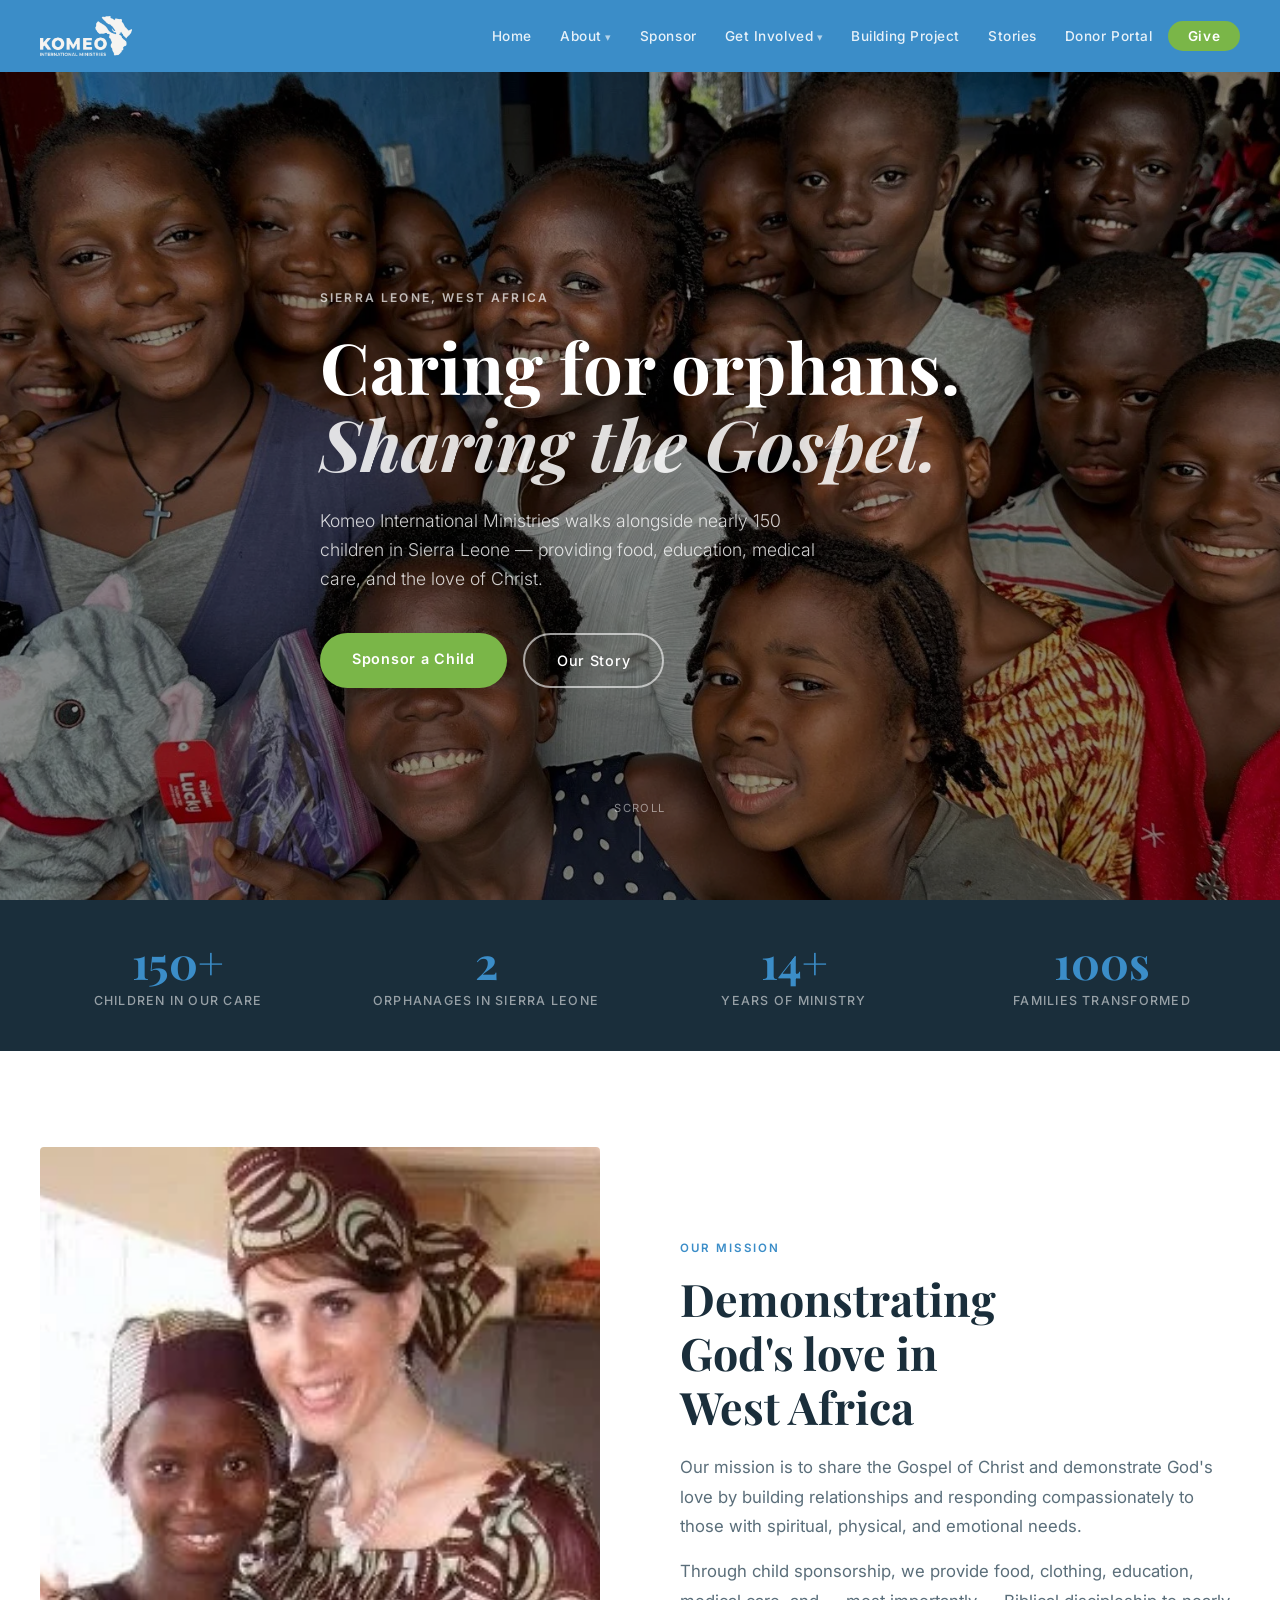
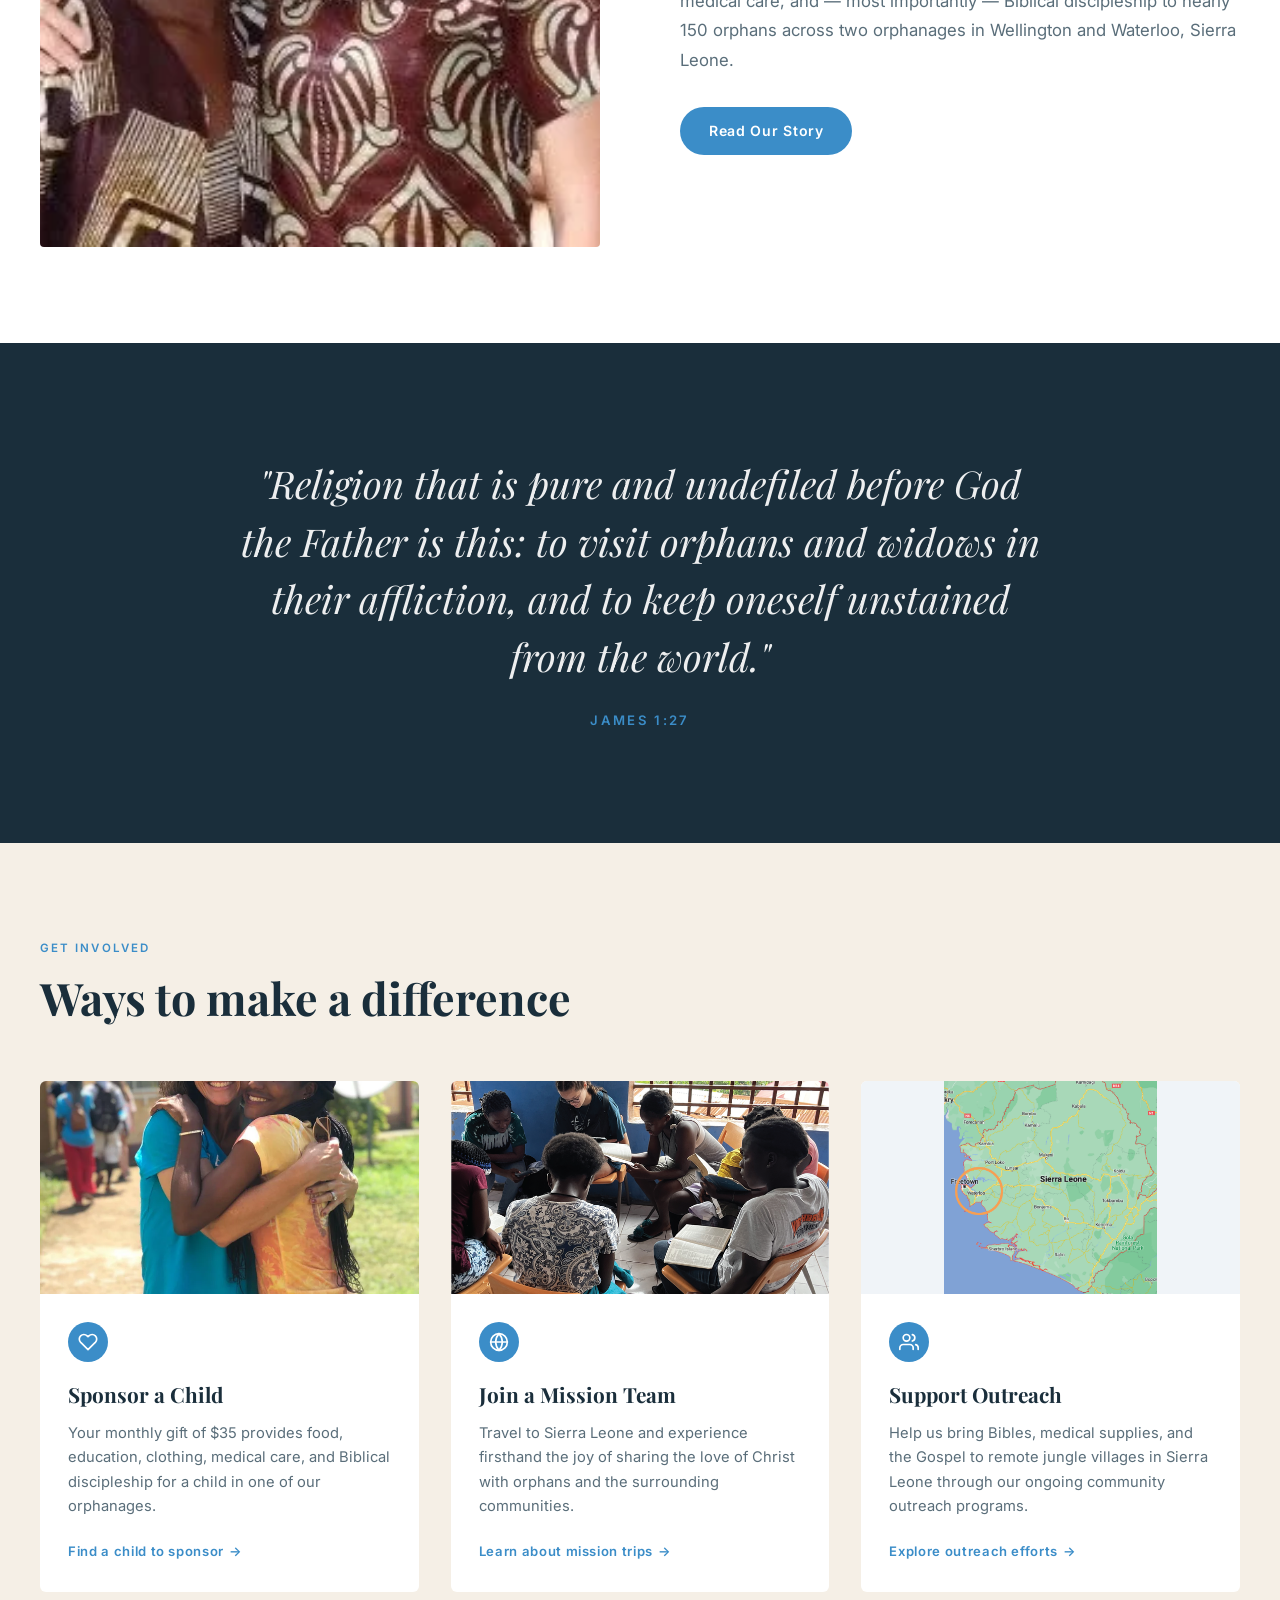
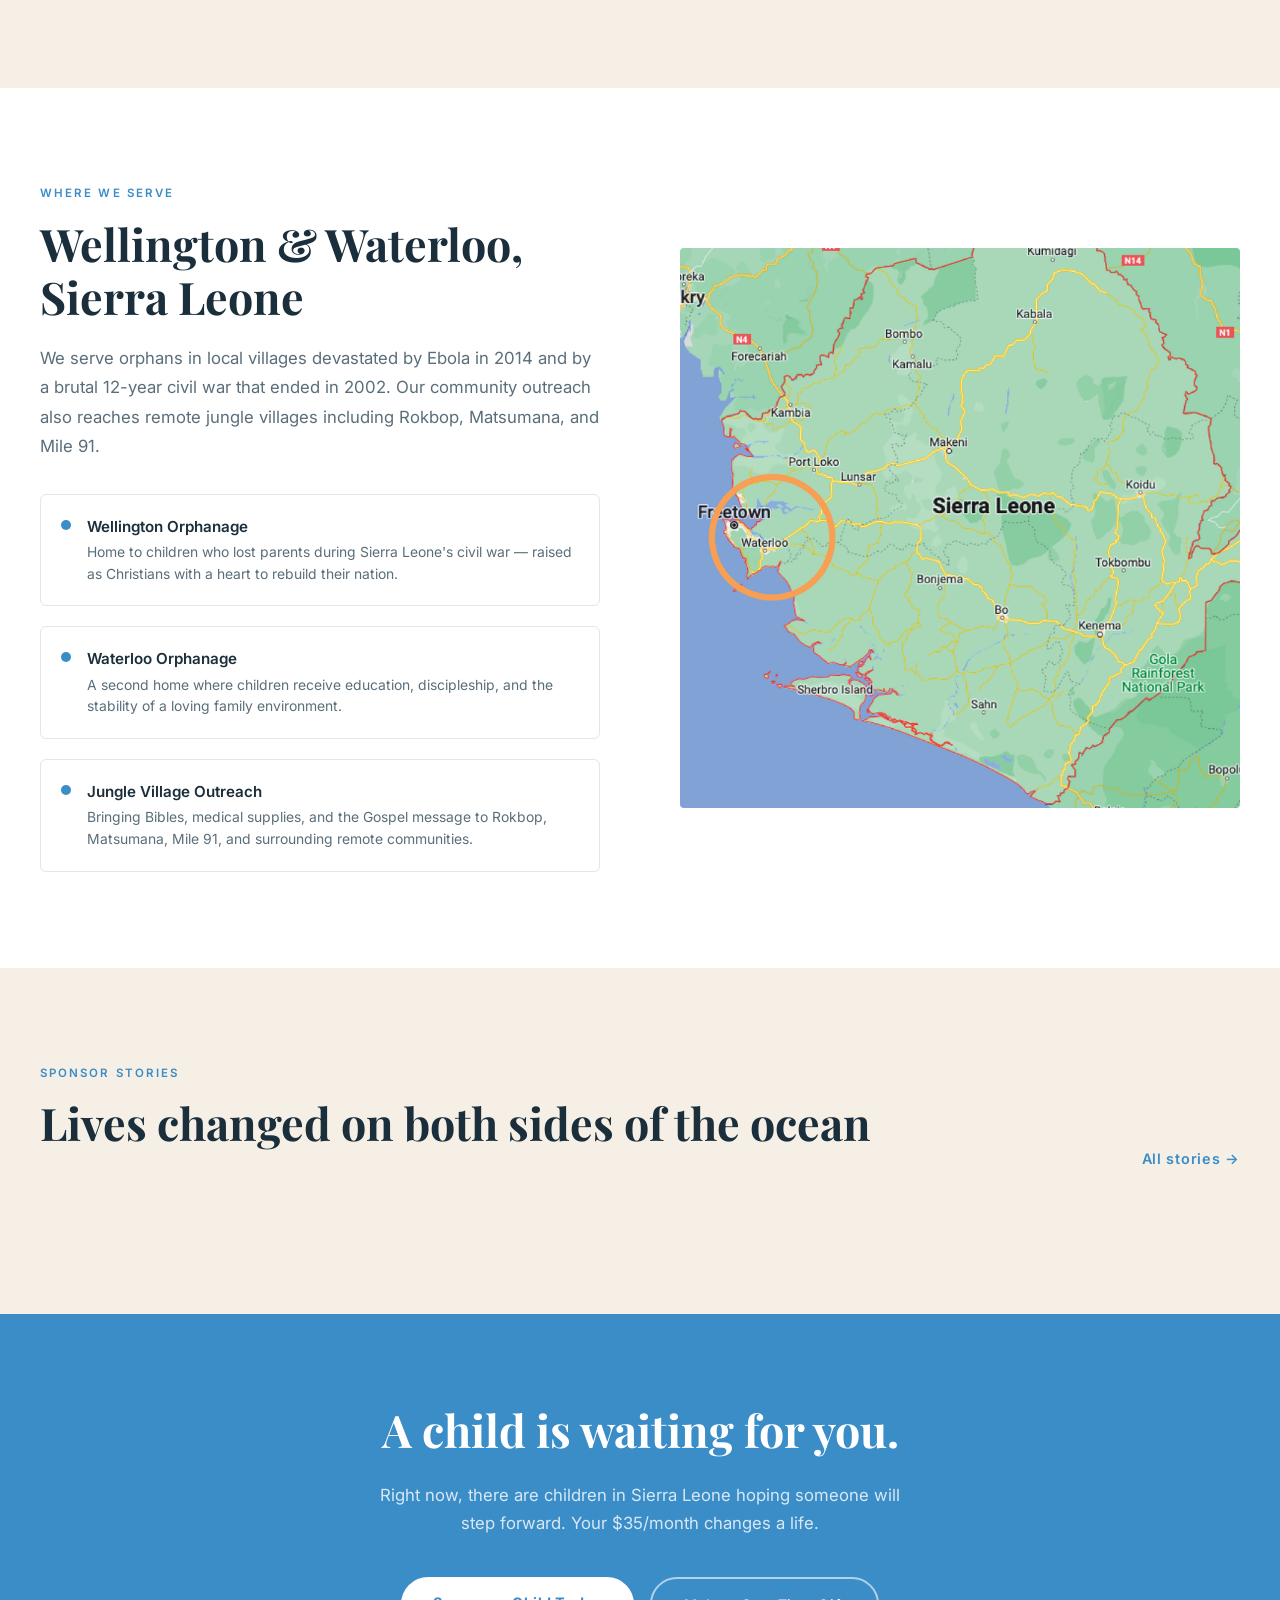
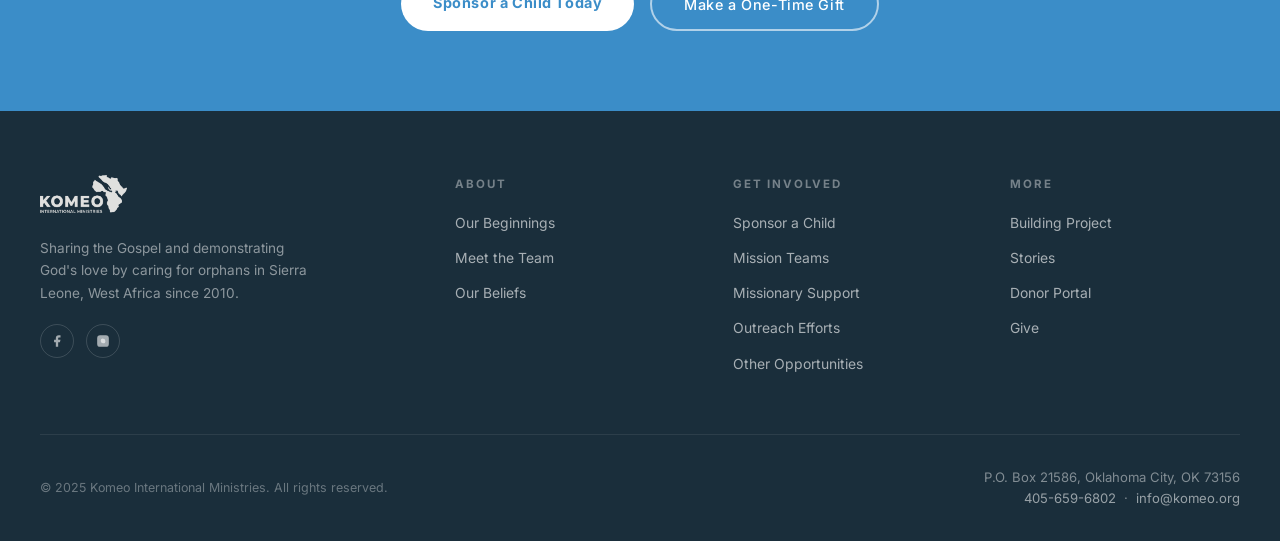
==== commit 2cd2e1c8: "Update admin.html" ====
--- a/admin.html
+++ b/admin.html
@@ -20,12 +20,9 @@
 
     /* LOGIN */
     #loginScreen {
-      min-height: 100vh; display: none; align-items: center; justify-content: center;
+      position: fixed; inset: 0; z-index: 999;
       background: var(--deep);
-      position: fixed; inset: 0; z-index: 999;
-    }
-    #loginScreen.visible {
-      display: flex;
+      align-items: center; justify-content: center;
     }
     .login-box {
       background: var(--white); border-radius: 10px; padding: 2.5rem;
@@ -209,7 +206,7 @@
 <body>
 
 <!-- LOGIN (hidden — triggered by typing "admin") -->
-<div id="loginScreen">
+<div id="loginScreen" style="display:none;">
   <div class="login-box">
     <img src="images/Komeo_Logo_White.webp" alt="Komeo" style="filter:invert(1) brightness(0.3) sepia(1) hue-rotate(170deg) saturate(3);" />
     <h2>Admin Panel</h2>
@@ -221,7 +218,7 @@
 </div>
 
 <!-- ADMIN APP -->
-<div id="adminApp">
+<div id="adminApp" style="display:none;">
 
   <div class="admin-header">
     <div class="admin-header-left">
@@ -602,9 +599,11 @@
   window.addEventListener('DOMContentLoaded', () => {
     const stored = sessionStorage.getItem('komeo_admin');
     if (stored && stored.length > 10) {
-      document.getElementById('loginScreen').style.display = 'none';
       document.getElementById('adminApp').style.display = 'block';
       loadDashboard();
+    } else {
+      // No valid session — redirect back to home
+      window.location.href = '/index.html';
     }
   });
 
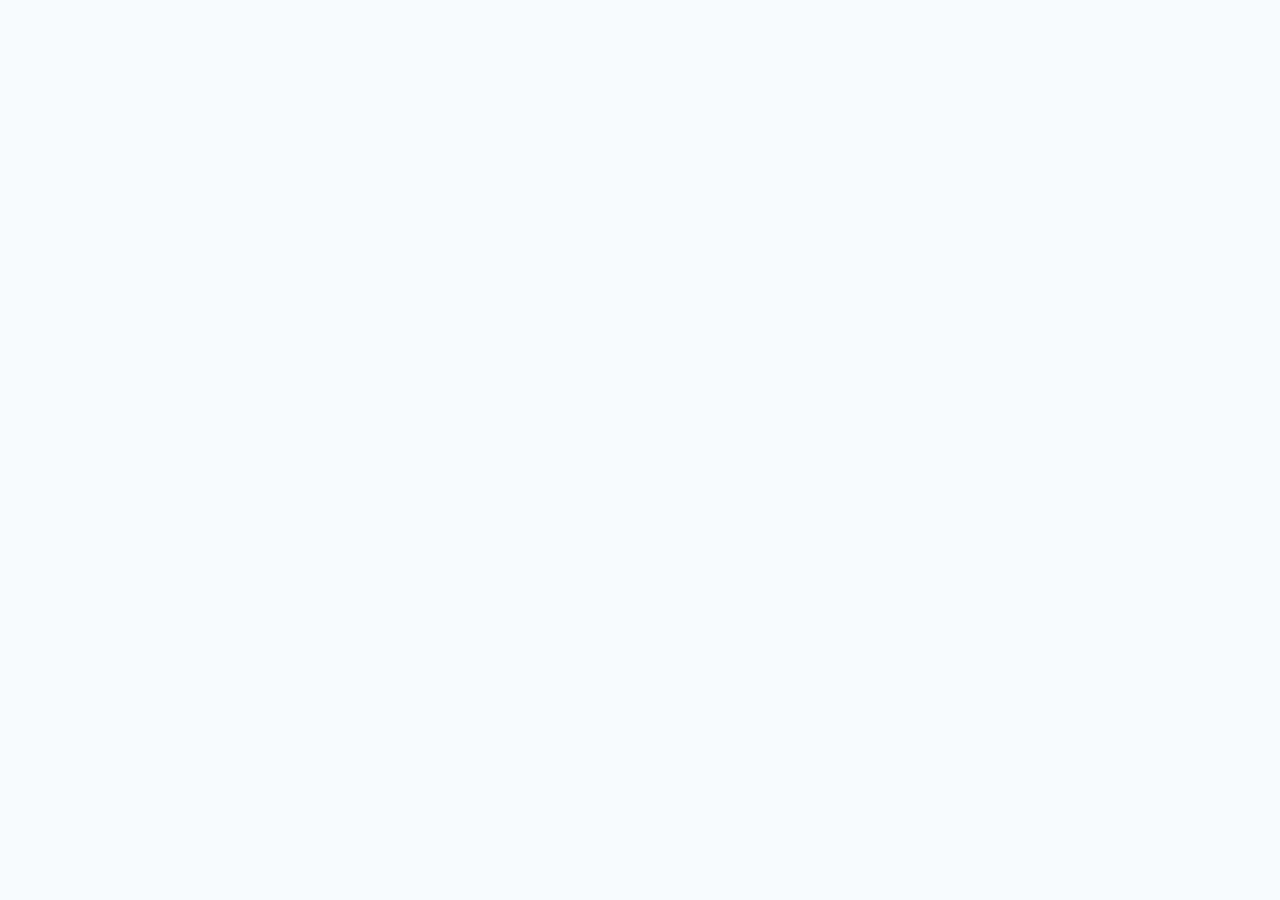
==== commit 9ae7e83f: "Update admin.html" ====
--- a/admin.html
+++ b/admin.html
@@ -577,8 +577,8 @@
         body: JSON.stringify({ password: pw }),
       });
       if (res.ok) {
-        const { token } = await res.json();
-        sessionStorage.setItem('komeo_admin', token);
+
+        sessionStorage.setItem('komeo_admin', 'authenticated');
         document.getElementById('loginScreen').classList.remove('visible');
         document.getElementById('adminApp').style.display = 'block';
         loadDashboard();
@@ -598,13 +598,11 @@
 
   window.addEventListener('DOMContentLoaded', () => {
     const stored = sessionStorage.getItem('komeo_admin');
-    if (stored && stored.length > 10) {
+    if (stored && stored.length > 0) {
       document.getElementById('adminApp').style.display = 'block';
       loadDashboard();
-    } else {
-      // No valid session — redirect back to home
-      window.location.href = '/index.html';
-    }
+    }
+    // If no session, page stays blank — admin-trigger.js handles login
   });
 
   // ── SUPABASE FETCH ──
